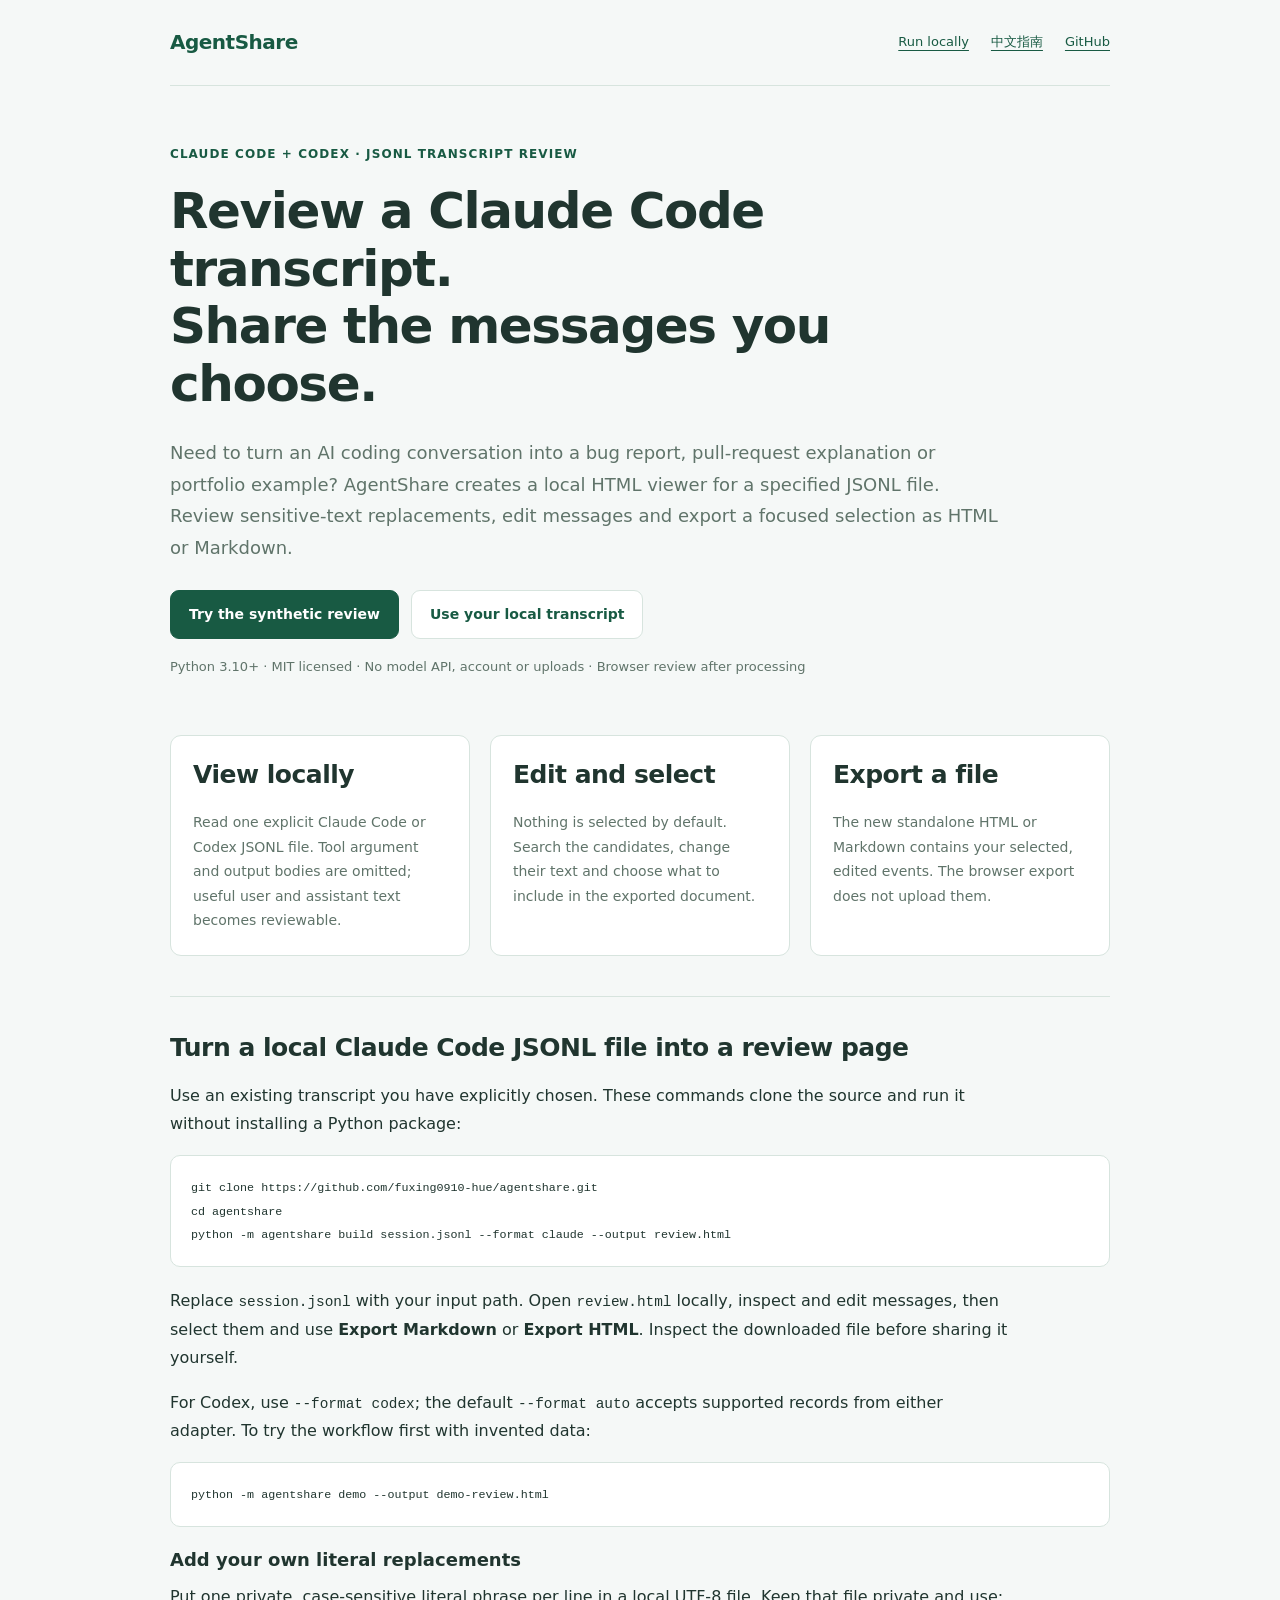
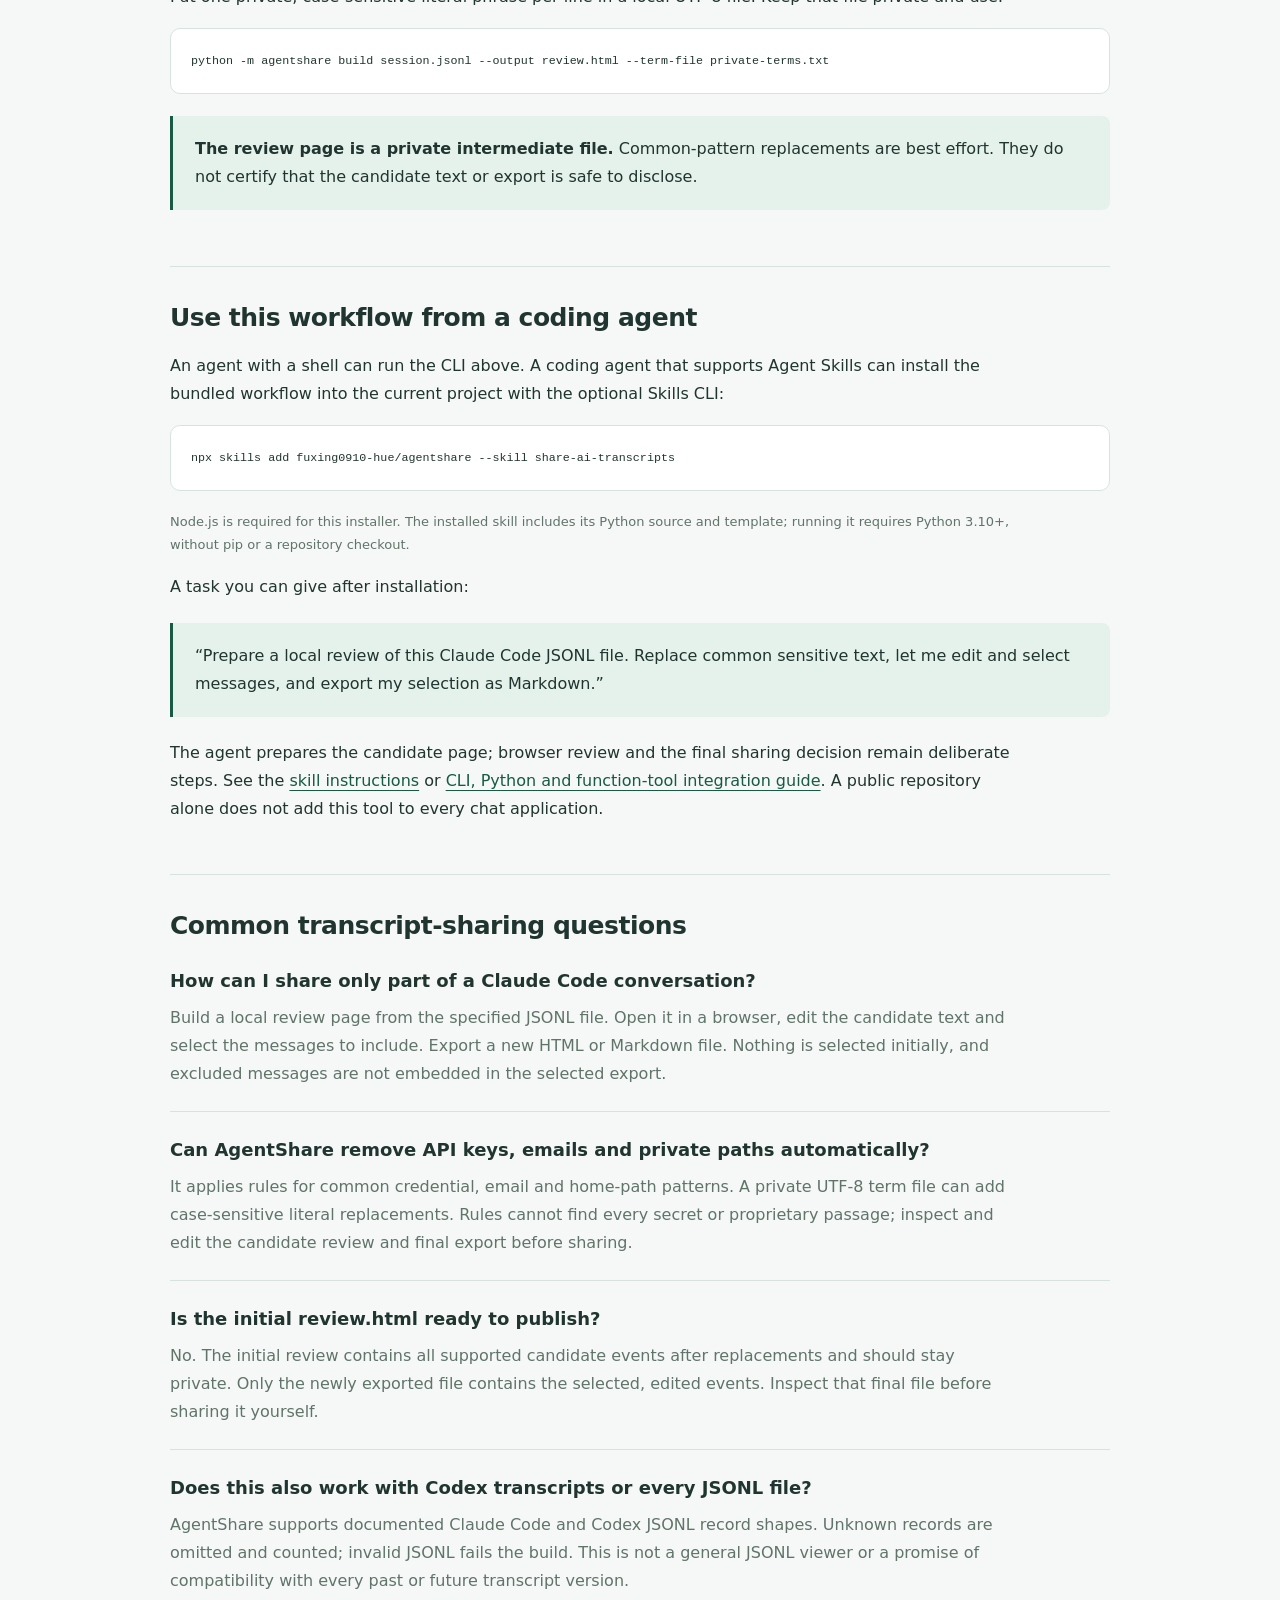
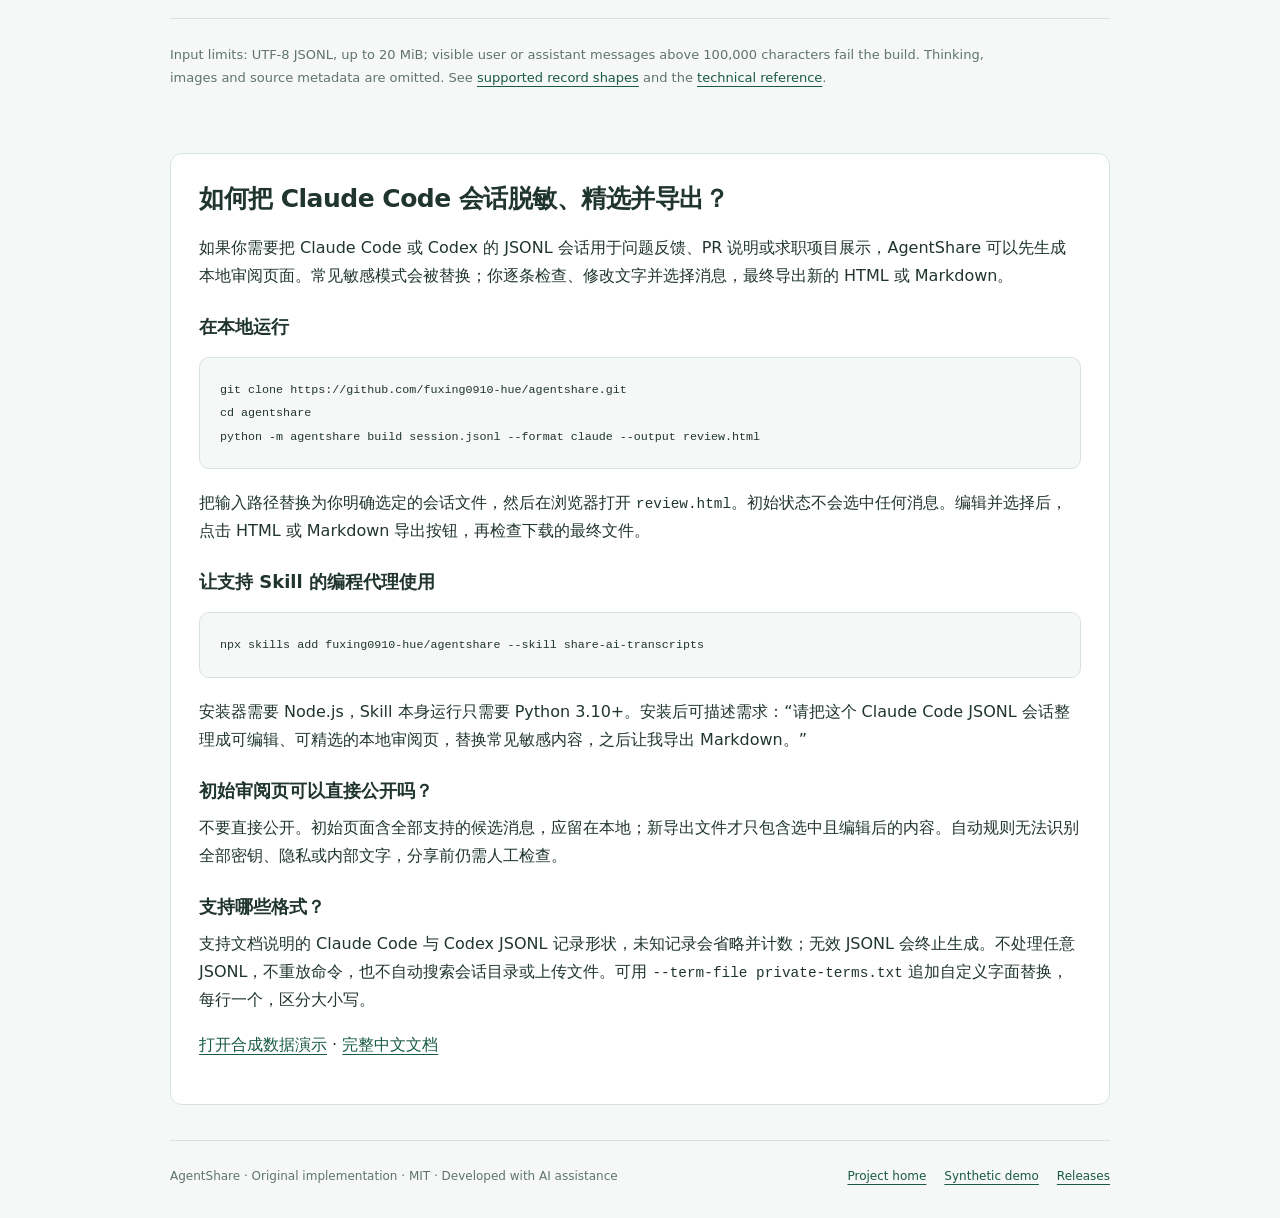
==== site/claude-code-transcript-review.html @ 4fb8b4bd "Make transcript review discoverable through task guides and metadata" ====
<!doctype html>
<html lang="en">
<head>
  <meta charset="utf-8">
  <meta name="viewport" content="width=device-width,initial-scale=1">
  <meta http-equiv="Content-Security-Policy" content="default-src 'none'; style-src 'self'; script-src 'none'; img-src 'self'; connect-src 'none'; base-uri 'none'; form-action 'none'">
  <title>Claude Code transcript viewer: redact, edit and export JSONL locally | AgentShare</title>
  <meta name="description" content="Review a Claude Code or Codex JSONL session locally. Replace common sensitive patterns, edit and select messages, then export standalone HTML or Markdown with AgentShare.">
  <link rel="canonical" href="https://fuxing0910-hue.github.io/agentshare/claude-code-transcript-review.html">
  <link rel="stylesheet" href="task-guide.css">
  <meta property="og:type" content="website">
  <meta property="og:title" content="Review and share a Claude Code transcript locally">
  <meta property="og:description" content="A practical JSONL-to-HTML review workflow: replace common sensitive patterns, edit messages and export only the selection. Python 3.10+, no uploads.">
  <meta property="og:url" content="https://fuxing0910-hue.github.io/agentshare/claude-code-transcript-review.html">
  <meta name="theme-color" content="#f5f8f7">
  <script type="application/ld+json">
  {
    "@context": "https://schema.org",
    "@graph": [
      {
        "@type": "SoftwareApplication",
        "@id": "https://fuxing0910-hue.github.io/agentshare/#software",
        "name": "AgentShare",
        "url": "https://fuxing0910-hue.github.io/agentshare/",
        "applicationCategory": "DeveloperApplication",
        "operatingSystem": "Windows, macOS, Linux",
        "softwareRequirements": "Python 3.10 or later; a browser for local review and export",
        "license": "https://github.com/fuxing0910-hue/agentshare/blob/main/LICENSE",
        "downloadUrl": "https://github.com/fuxing0910-hue/agentshare/releases",
        "description": "A local Claude Code and Codex JSONL transcript review tool. Replace common sensitive patterns, edit and select messages, then export selected content as standalone HTML or Markdown."
      },
      {
        "@type": "FAQPage",
        "@id": "https://fuxing0910-hue.github.io/agentshare/claude-code-transcript-review.html#faq",
        "mainEntity": [
          {"@type":"Question","name":"How can I share only part of a Claude Code conversation?","acceptedAnswer":{"@type":"Answer","text":"Build a local review page from the specified JSONL file. Open it in a browser, edit the candidate text and select the messages to include. Export a new HTML or Markdown file. Nothing is selected initially, and excluded messages are not embedded in the selected export."}},
          {"@type":"Question","name":"Can AgentShare remove API keys, emails and private paths automatically?","acceptedAnswer":{"@type":"Answer","text":"It applies rules for common credential, email and home-path patterns. A private UTF-8 term file can add case-sensitive literal replacements. Rules cannot find every secret or proprietary passage; inspect and edit the candidate review and final export before sharing."}},
          {"@type":"Question","name":"Is the initial review.html ready to publish?","acceptedAnswer":{"@type":"Answer","text":"No. The initial review contains all supported candidate events after replacements and should stay private. Only the newly exported file contains the selected, edited events. Inspect that final file before sharing it yourself."}},
          {"@type":"Question","name":"Does this also work with Codex transcripts or every JSONL file?","acceptedAnswer":{"@type":"Answer","text":"AgentShare supports documented Claude Code and Codex JSONL record shapes. Unknown records are omitted and counted; invalid JSONL fails the build. This is not a general JSONL viewer or a promise of compatibility with every past or future transcript version."}}
        ]
      }
    ]
  }
  </script>
</head>
<body>
  <a class="skip" href="#main">Skip to content</a>
  <div class="shell">
    <header>
      <a class="brand" href="./">AgentShare</a>
      <nav aria-label="Guide navigation"><a href="#quick-start">Run locally</a><a href="#chinese" lang="zh-CN">中文指南</a><a href="https://github.com/fuxing0910-hue/agentshare">GitHub</a></nav>
    </header>
    <main id="main">
      <section class="hero">
        <p class="eyebrow">Claude Code + Codex · JSONL transcript review</p>
        <h1>Review a Claude Code transcript.<br>Share the messages you choose.</h1>
        <p class="lede">Need to turn an AI coding conversation into a bug report, pull-request explanation or portfolio example? AgentShare creates a local HTML viewer for a specified JSONL file. Review sensitive-text replacements, edit messages and export a focused selection as HTML or Markdown.</p>
        <div class="actions"><a class="button primary" href="demo.html">Try the synthetic review</a><a class="button" href="#quick-start">Use your local transcript</a></div>
        <p class="meta">Python 3.10+ · MIT licensed · No model API, account or uploads · Browser review after processing</p>
      </section>
      <div class="facts">
        <article class="fact"><h2>View locally</h2><p>Read one explicit Claude Code or Codex JSONL file. Tool argument and output bodies are omitted; useful user and assistant text becomes reviewable.</p></article>
        <article class="fact"><h2>Edit and select</h2><p>Nothing is selected by default. Search the candidates, change their text and choose what to include in the exported document.</p></article>
        <article class="fact"><h2>Export a file</h2><p>The new standalone HTML or Markdown contains your selected, edited events. The browser export does not upload them.</p></article>
      </div>
      <section class="section" id="quick-start">
        <h2>Turn a local Claude Code JSONL file into a review page</h2>
        <p>Use an existing transcript you have explicitly chosen. These commands clone the source and run it without installing a Python package:</p>
        <pre><code>git clone https://github.com/fuxing0910-hue/agentshare.git
cd agentshare
python -m agentshare build session.jsonl --format claude --output review.html</code></pre>
        <p>Replace <code>session.jsonl</code> with your input path. Open <code>review.html</code> locally, inspect and edit messages, then select them and use <strong>Export Markdown</strong> or <strong>Export HTML</strong>. Inspect the downloaded file before sharing it yourself.</p>
        <p>For Codex, use <code>--format codex</code>; the default <code>--format auto</code> accepts supported records from either adapter. To try the workflow first with invented data:</p>
        <pre><code>python -m agentshare demo --output demo-review.html</code></pre>
        <h3>Add your own literal replacements</h3>
        <p>Put one private, case-sensitive literal phrase per line in a local UTF-8 file. Keep that file private and use:</p>
        <pre><code>python -m agentshare build session.jsonl --output review.html --term-file private-terms.txt</code></pre>
        <div class="callout"><p><strong>The review page is a private intermediate file.</strong> Common-pattern replacements are best effort. They do not certify that the candidate text or export is safe to disclose.</p></div>
      </section>
      <section class="section" id="agent-use">
        <h2>Use this workflow from a coding agent</h2>
        <p>An agent with a shell can run the CLI above. A coding agent that supports Agent Skills can install the bundled workflow into the current project with the optional Skills CLI:</p>
        <pre><code>npx skills add fuxing0910-hue/agentshare --skill share-ai-transcripts</code></pre>
        <p class="note">Node.js is required for this installer. The installed skill includes its Python source and template; running it requires Python 3.10+, without pip or a repository checkout.</p>
        <p>A task you can give after installation:</p>
        <div class="callout"><p>“Prepare a local review of this Claude Code JSONL file. Replace common sensitive text, let me edit and select messages, and export my selection as Markdown.”</p></div>
        <p>The agent prepares the candidate page; browser review and the final sharing decision remain deliberate steps. See the <a href="https://github.com/fuxing0910-hue/agentshare/blob/main/skills/share-ai-transcripts/SKILL.md">skill instructions</a> or <a href="https://github.com/fuxing0910-hue/agentshare/blob/main/docs/agents.md">CLI, Python and function-tool integration guide</a>. A public repository alone does not add this tool to every chat application.</p>
      </section>
      <section class="section" id="faq">
        <h2>Common transcript-sharing questions</h2>
        <article class="faq"><h3>How can I share only part of a Claude Code conversation?</h3><p>Build a local review page from the specified JSONL file. Open it in a browser, edit the candidate text and select the messages to include. Export a new HTML or Markdown file. Nothing is selected initially, and excluded messages are not embedded in the selected export.</p></article>
        <article class="faq"><h3>Can AgentShare remove API keys, emails and private paths automatically?</h3><p>It applies rules for common credential, email and home-path patterns. A private UTF-8 term file can add case-sensitive literal replacements. Rules cannot find every secret or proprietary passage; inspect and edit the candidate review and final export before sharing.</p></article>
        <article class="faq"><h3>Is the initial review.html ready to publish?</h3><p>No. The initial review contains all supported candidate events after replacements and should stay private. Only the newly exported file contains the selected, edited events. Inspect that final file before sharing it yourself.</p></article>
        <article class="faq"><h3>Does this also work with Codex transcripts or every JSONL file?</h3><p>AgentShare supports documented Claude Code and Codex JSONL record shapes. Unknown records are omitted and counted; invalid JSONL fails the build. This is not a general JSONL viewer or a promise of compatibility with every past or future transcript version.</p></article>
        <p class="note">Input limits: UTF-8 JSONL, up to 20 MiB; visible user or assistant messages above 100,000 characters fail the build. Thinking, images and source metadata are omitted. See <a href="https://github.com/fuxing0910-hue/agentshare/blob/main/docs/formats.md">supported record shapes</a> and the <a href="https://github.com/fuxing0910-hue/agentshare/blob/main/docs/reference.md">technical reference</a>.</p>
      </section>
      <section class="chinese" id="chinese" lang="zh-CN" aria-labelledby="chinese-title">
        <h2 id="chinese-title">如何把 Claude Code 会话脱敏、精选并导出？</h2>
        <p>如果你需要把 Claude Code 或 Codex 的 JSONL 会话用于问题反馈、PR 说明或求职项目展示，AgentShare 可以先生成本地审阅页面。常见敏感模式会被替换；你逐条检查、修改文字并选择消息，最终导出新的 HTML 或 Markdown。</p>
        <h3>在本地运行</h3>
        <pre><code>git clone https://github.com/fuxing0910-hue/agentshare.git
cd agentshare
python -m agentshare build session.jsonl --format claude --output review.html</code></pre>
        <p>把输入路径替换为你明确选定的会话文件，然后在浏览器打开 <code>review.html</code>。初始状态不会选中任何消息。编辑并选择后，点击 HTML 或 Markdown 导出按钮，再检查下载的最终文件。</p>
        <h3>让支持 Skill 的编程代理使用</h3>
        <pre><code>npx skills add fuxing0910-hue/agentshare --skill share-ai-transcripts</code></pre>
        <p>安装器需要 Node.js，Skill 本身运行只需要 Python 3.10+。安装后可描述需求：“请把这个 Claude Code JSONL 会话整理成可编辑、可精选的本地审阅页，替换常见敏感内容，之后让我导出 Markdown。”</p>
        <h3>初始审阅页可以直接公开吗？</h3>
        <p>不要直接公开。初始页面含全部支持的候选消息，应留在本地；新导出文件才只包含选中且编辑后的内容。自动规则无法识别全部密钥、隐私或内部文字，分享前仍需人工检查。</p>
        <h3>支持哪些格式？</h3>
        <p>支持文档说明的 Claude Code 与 Codex JSONL 记录形状，未知记录会省略并计数；无效 JSONL 会终止生成。不处理任意 JSONL，不重放命令，也不自动搜索会话目录或上传文件。可用 <code>--term-file private-terms.txt</code> 追加自定义字面替换，每行一个，区分大小写。</p>
        <p><a href="demo.html">打开合成数据演示</a> · <a href="https://github.com/fuxing0910-hue/agentshare/blob/main/README.zh-CN.md">完整中文文档</a></p>
      </section>
    </main>
    <footer><span>AgentShare · Original implementation · MIT · Developed with AI assistance</span><div><a href="./">Project home</a><a href="demo.html">Synthetic demo</a><a href="https://github.com/fuxing0910-hue/agentshare/releases">Releases</a></div></footer>
  </div>
</body>
</html>
---- site/task-guide.css ----
:root{color-scheme:light;--canvas:#f5f8f7;--paper:#fff;--ink:#20352f;--muted:#60746a;--accent:#185a43;--line:#d7e4de;--soft:#e5f2eb}
*{box-sizing:border-box}html{scroll-behavior:smooth}body{margin:0;background:var(--canvas);color:var(--ink);font:16px/1.75 system-ui,-apple-system,"Segoe UI","PingFang SC","Microsoft YaHei",sans-serif}a{color:var(--accent);text-underline-offset:4px}a:focus-visible{outline:3px solid #79ad99;outline-offset:5px;border-radius:4px}.shell{max-width:1000px;padding:0 30px;margin:auto}.skip{position:absolute;top:-80px;left:20px;padding:10px;background:var(--paper)}.skip:focus{top:10px}header{display:flex;align-items:center;justify-content:space-between;gap:24px;padding:25px 0;border-bottom:1px solid var(--line)}.brand{font-size:20px;font-weight:750;text-decoration:none;letter-spacing:-.5px}nav{display:flex;gap:22px;flex-wrap:wrap;font-size:13px}.hero{padding:58px 0 40px}.eyebrow{font-size:12px;font-weight:750;letter-spacing:.09em;text-transform:uppercase;color:var(--accent)}h1{max-width:850px;font-size:clamp(32px,4.6vw,50px);line-height:1.15;letter-spacing:-1.4px;margin:18px 0 24px}h2{font-size:25px;line-height:1.35;letter-spacing:-.5px;margin:0 0 18px}h3{font-size:18px;line-height:1.45;margin:0 0 10px}p{margin:0 0 17px}.lede{max-width:830px;font-size:18px;color:var(--muted)}.actions{display:flex;gap:12px;flex-wrap:wrap;margin:27px 0 17px}.button{display:inline-flex;align-items:center;justify-content:center;padding:11px 18px;min-height:46px;border:1px solid var(--line);border-radius:9px;background:var(--paper);text-decoration:none;font-size:14px;font-weight:700}.button.primary{background:var(--accent);border-color:var(--accent);color:white}.meta,.note{color:var(--muted);font-size:13px}.facts{display:grid;grid-template-columns:repeat(3,minmax(0,1fr));gap:20px;margin:0 0 40px}.fact{background:var(--paper);border:1px solid var(--line);border-radius:11px;padding:22px}.fact p{color:var(--muted);font-size:14px;margin:0}.section{padding:34px 0;border-top:1px solid var(--line)}.section>p{max-width:840px}.section ul{padding-left:22px}pre{margin:17px 0 20px;padding:20px;border:1px solid var(--line);border-radius:10px;background:var(--paper);font:13px/1.8 ui-monospace,SFMono-Regular,Consolas,monospace;white-space:pre-wrap;overflow-wrap:anywhere}code{font-family:ui-monospace,SFMono-Regular,Consolas,monospace;font-size:.9em}.callout{margin:22px 0;padding:19px 22px;background:var(--soft);border-left:3px solid var(--accent);border-radius:0 8px 8px 0}.callout p:last-child{margin:0}.faq{margin:25px 0;padding:0 0 23px;border-bottom:1px solid var(--line)}.faq:last-child{border:0;padding-bottom:0}.faq p{color:var(--muted);max-width:840px;margin-bottom:0}.chinese{background:var(--paper);border:1px solid var(--line);border-radius:12px;padding:28px;margin:12px 0 35px}.chinese h2{font-size:25px}.chinese h3{margin-top:24px}.chinese pre{background:var(--canvas)}footer{border-top:1px solid var(--line);display:flex;gap:20px;justify-content:space-between;flex-wrap:wrap;padding:25px 0 32px;color:var(--muted);font-size:12px}footer div{display:flex;gap:18px;flex-wrap:wrap}@media(max-width:680px){.shell{padding:0 20px}header{align-items:flex-start;gap:18px}nav{gap:13px;justify-content:flex-end}.hero{padding-top:37px}h1{letter-spacing:-.8px}.lede{font-size:16px}.facts{grid-template-columns:1fr;gap:12px}.fact{padding:19px}.section{padding:27px 0}.chinese{padding:21px}pre{padding:16px;font-size:12px}}@media(prefers-reduced-motion:reduce){html{scroll-behavior:auto}}
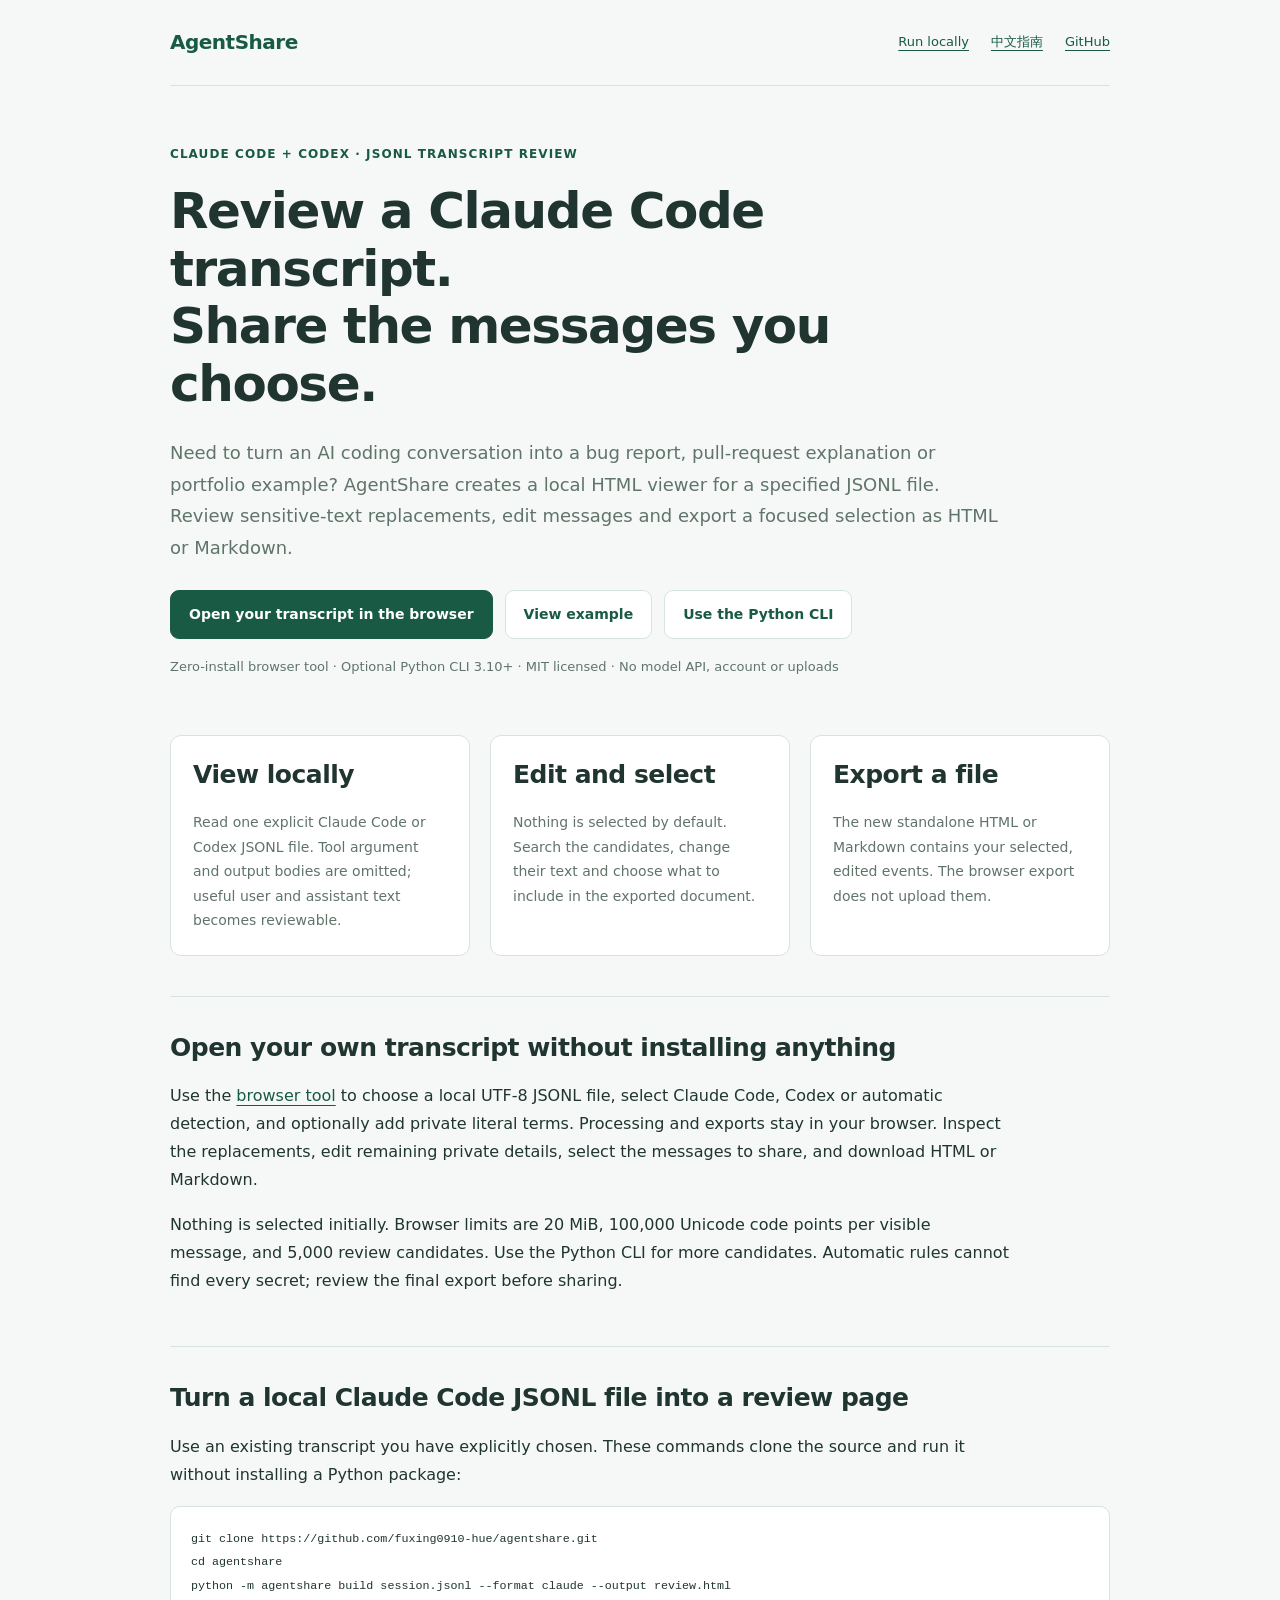
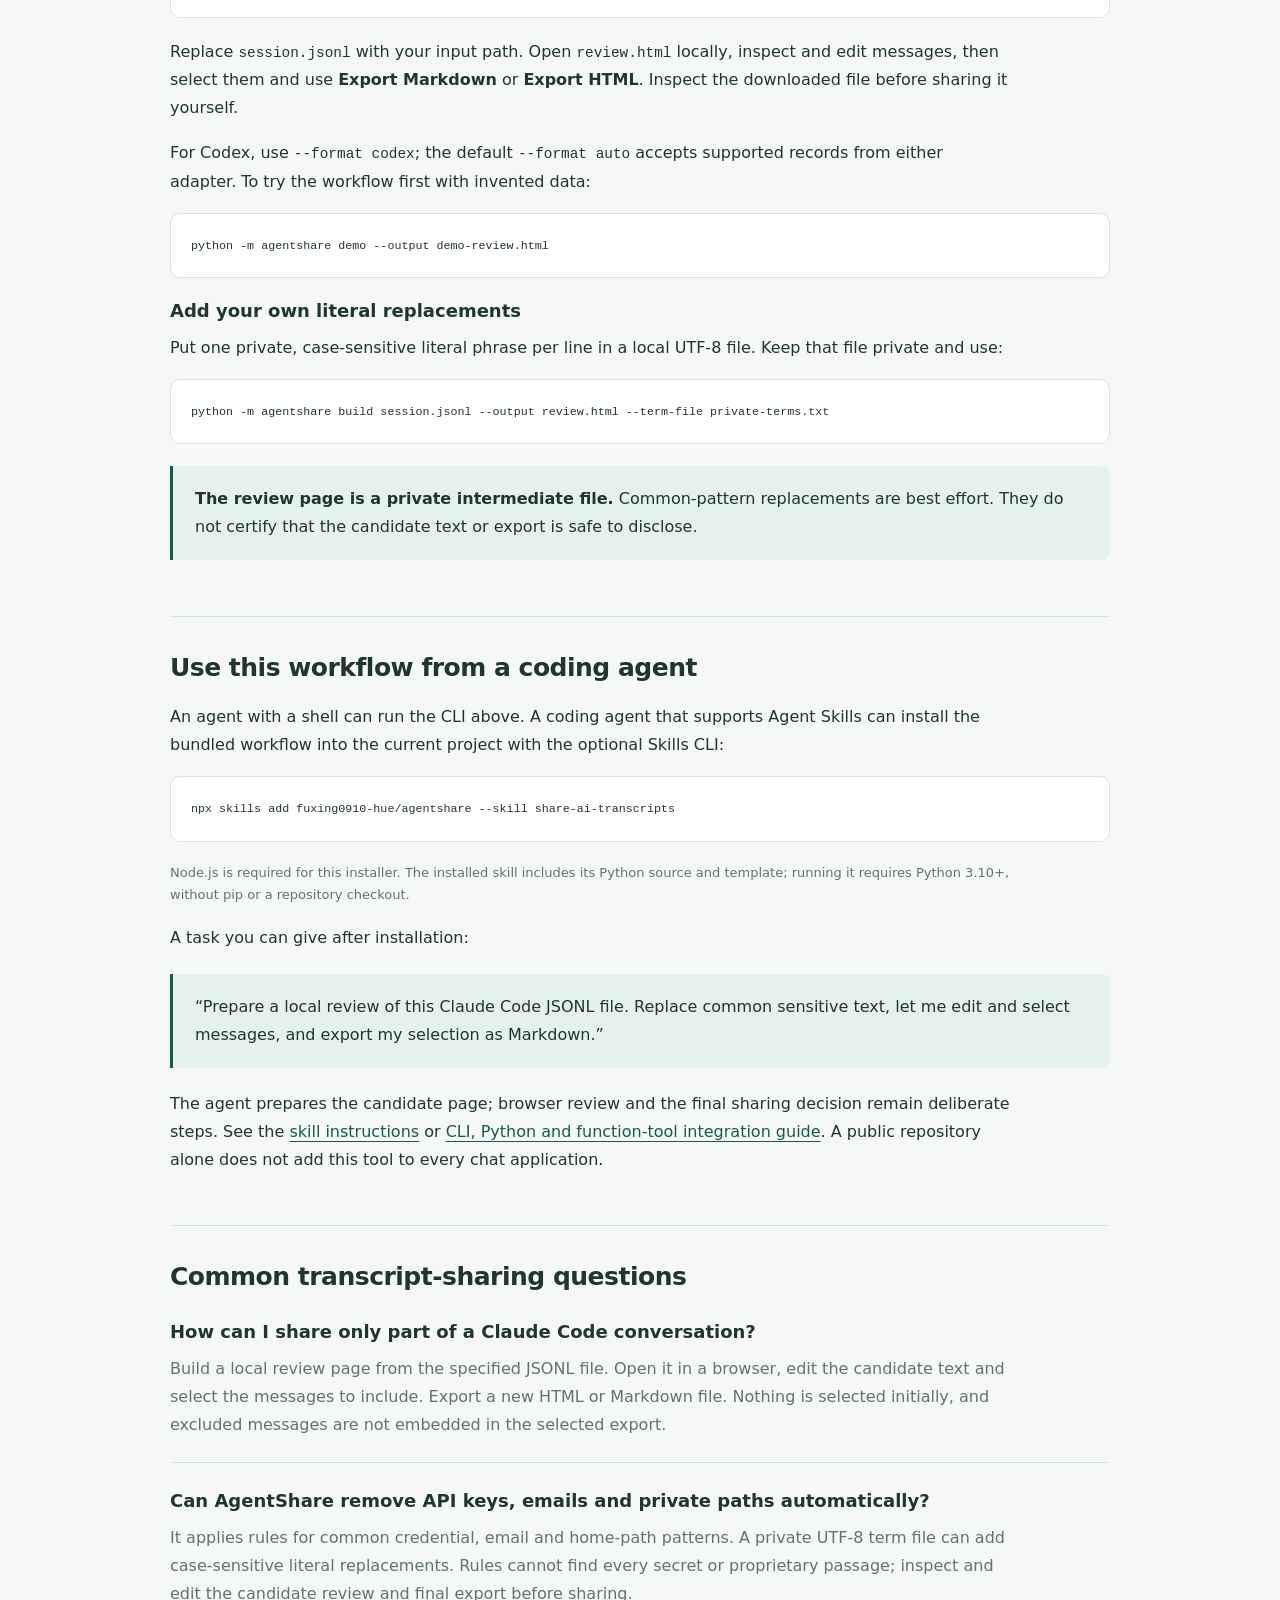
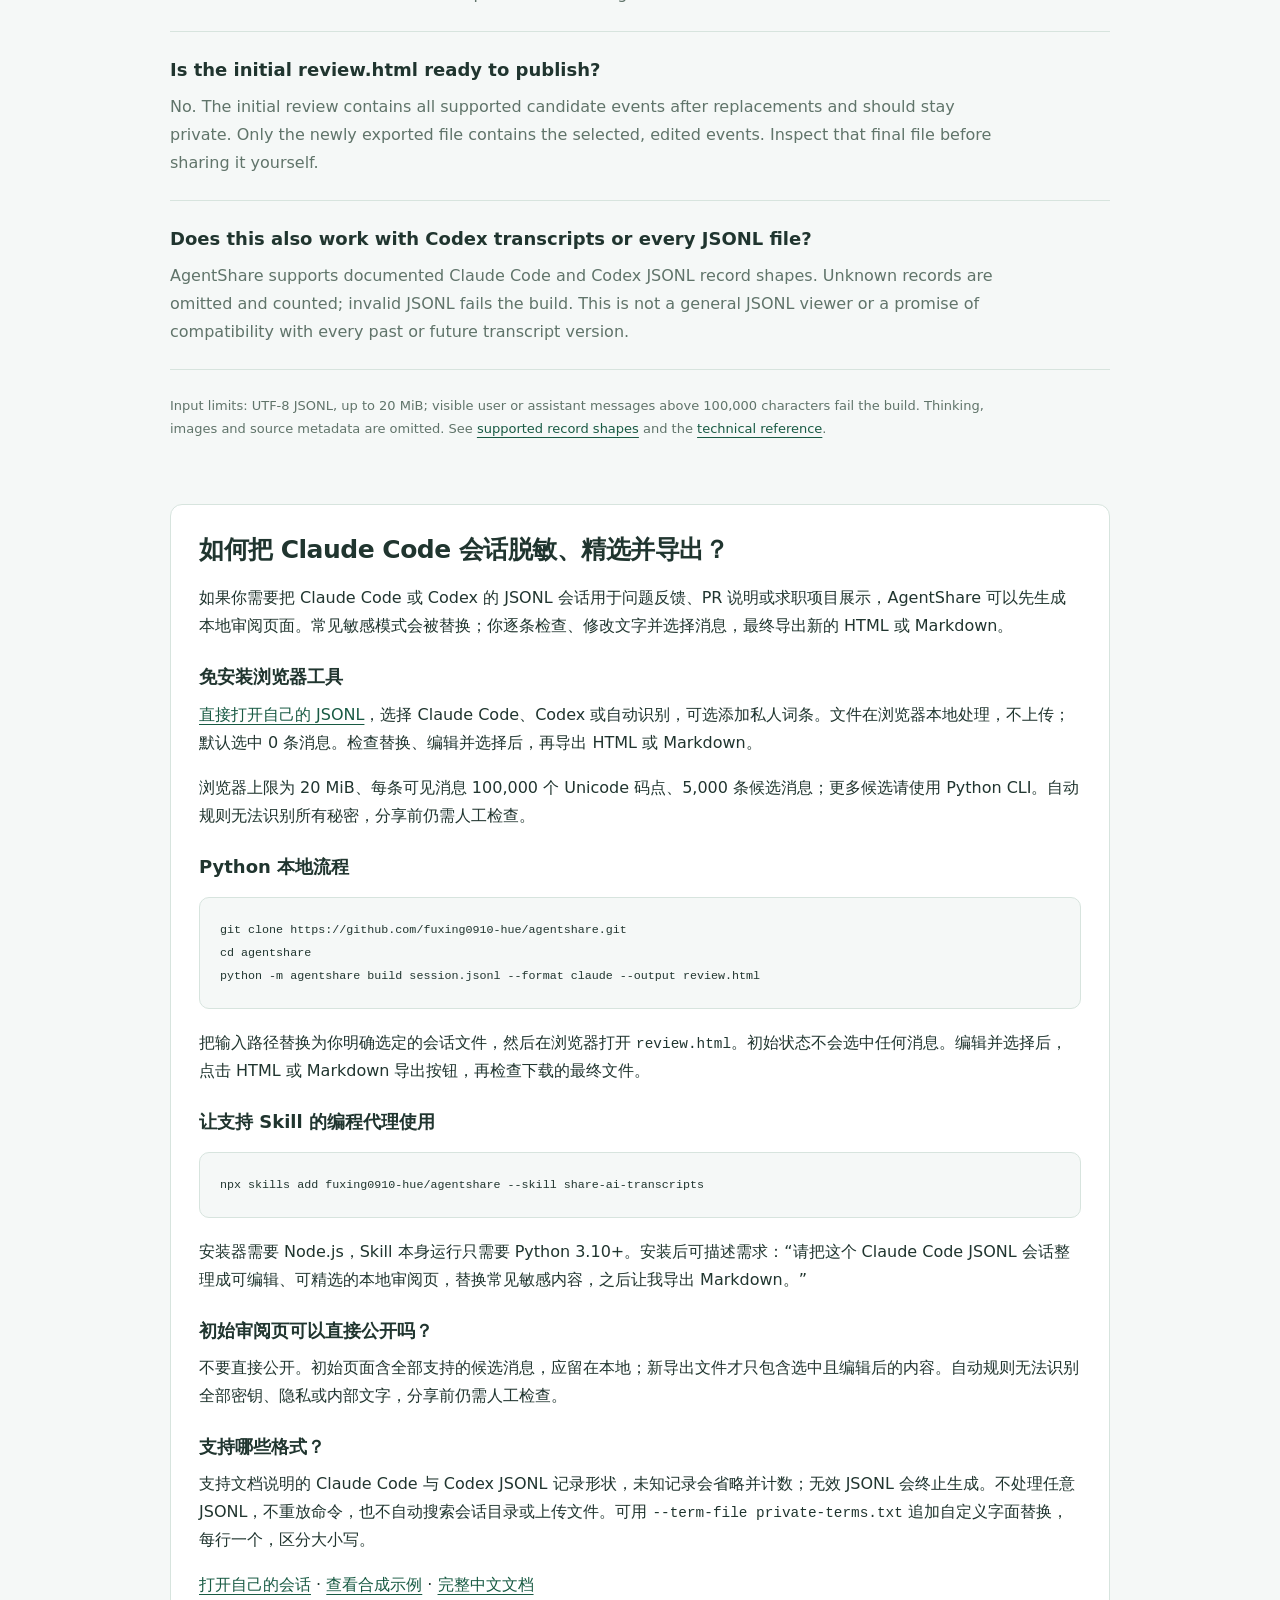
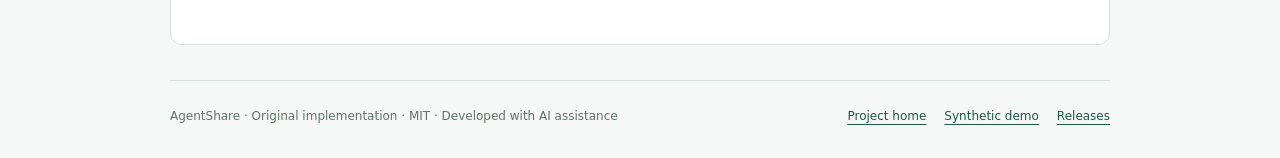
==== commit 74386041: "Add zero-install local browser review and improve discovery entry points" ====
--- a/site/claude-code-transcript-review.html
+++ b/site/claude-code-transcript-review.html
@@ -10,7 +10,7 @@
   <link rel="stylesheet" href="task-guide.css">
   <meta property="og:type" content="website">
   <meta property="og:title" content="Review and share a Claude Code transcript locally">
-  <meta property="og:description" content="A practical JSONL-to-HTML review workflow: replace common sensitive patterns, edit messages and export only the selection. Python 3.10+, no uploads.">
+  <meta property="og:description" content="A practical JSONL-to-HTML review workflow: replace common sensitive patterns, edit messages and export only the selection. Zero-install browser tool or Python CLI, no uploads.">
   <meta property="og:url" content="https://fuxing0910-hue.github.io/agentshare/claude-code-transcript-review.html">
   <meta name="theme-color" content="#f5f8f7">
   <script type="application/ld+json">
@@ -24,7 +24,7 @@
         "url": "https://fuxing0910-hue.github.io/agentshare/",
         "applicationCategory": "DeveloperApplication",
         "operatingSystem": "Windows, macOS, Linux",
-        "softwareRequirements": "Python 3.10 or later; a browser for local review and export",
+        "softwareRequirements": "Modern browser for zero-install local import; optional Python CLI 3.10 or later",
         "license": "https://github.com/fuxing0910-hue/agentshare/blob/main/LICENSE",
         "downloadUrl": "https://github.com/fuxing0910-hue/agentshare/releases",
         "description": "A local Claude Code and Codex JSONL transcript review tool. Replace common sensitive patterns, edit and select messages, then export selected content as standalone HTML or Markdown."
@@ -55,14 +55,15 @@
         <p class="eyebrow">Claude Code + Codex · JSONL transcript review</p>
         <h1>Review a Claude Code transcript.<br>Share the messages you choose.</h1>
         <p class="lede">Need to turn an AI coding conversation into a bug report, pull-request explanation or portfolio example? AgentShare creates a local HTML viewer for a specified JSONL file. Review sensitive-text replacements, edit messages and export a focused selection as HTML or Markdown.</p>
-        <div class="actions"><a class="button primary" href="demo.html">Try the synthetic review</a><a class="button" href="#quick-start">Use your local transcript</a></div>
-        <p class="meta">Python 3.10+ · MIT licensed · No model API, account or uploads · Browser review after processing</p>
+        <div class="actions"><a class="button primary" href="try.html">Open your transcript in the browser</a><a class="button" href="demo.html">View example</a><a class="button" href="#quick-start">Use the Python CLI</a></div>
+        <p class="meta">Zero-install browser tool · Optional Python CLI 3.10+ · MIT licensed · No model API, account or uploads</p>
       </section>
       <div class="facts">
         <article class="fact"><h2>View locally</h2><p>Read one explicit Claude Code or Codex JSONL file. Tool argument and output bodies are omitted; useful user and assistant text becomes reviewable.</p></article>
         <article class="fact"><h2>Edit and select</h2><p>Nothing is selected by default. Search the candidates, change their text and choose what to include in the exported document.</p></article>
         <article class="fact"><h2>Export a file</h2><p>The new standalone HTML or Markdown contains your selected, edited events. The browser export does not upload them.</p></article>
       </div>
+      <section class="section" id="browser-start"><h2>Open your own transcript without installing anything</h2><p>Use the <a href="try.html">browser tool</a> to choose a local UTF-8 JSONL file, select Claude Code, Codex or automatic detection, and optionally add private literal terms. Processing and exports stay in your browser. Inspect the replacements, edit remaining private details, select the messages to share, and download HTML or Markdown.</p><p>Nothing is selected initially. Browser limits are 20 MiB, 100,000 Unicode code points per visible message, and 5,000 review candidates. Use the Python CLI for more candidates. Automatic rules cannot find every secret; review the final export before sharing.</p></section>
       <section class="section" id="quick-start">
         <h2>Turn a local Claude Code JSONL file into a review page</h2>
         <p>Use an existing transcript you have explicitly chosen. These commands clone the source and run it without installing a Python package:</p>
@@ -97,7 +98,8 @@
       <section class="chinese" id="chinese" lang="zh-CN" aria-labelledby="chinese-title">
         <h2 id="chinese-title">如何把 Claude Code 会话脱敏、精选并导出？</h2>
         <p>如果你需要把 Claude Code 或 Codex 的 JSONL 会话用于问题反馈、PR 说明或求职项目展示，AgentShare 可以先生成本地审阅页面。常见敏感模式会被替换；你逐条检查、修改文字并选择消息，最终导出新的 HTML 或 Markdown。</p>
-        <h3>在本地运行</h3>
+        <h3>免安装浏览器工具</h3><p><a href="try.html">直接打开自己的 JSONL</a>，选择 Claude Code、Codex 或自动识别，可选添加私人词条。文件在浏览器本地处理，不上传；默认选中 0 条消息。检查替换、编辑并选择后，再导出 HTML 或 Markdown。</p><p>浏览器上限为 20 MiB、每条可见消息 100,000 个 Unicode 码点、5,000 条候选消息；更多候选请使用 Python CLI。自动规则无法识别所有秘密，分享前仍需人工检查。</p>
+        <h3>Python 本地流程</h3>
         <pre><code>git clone https://github.com/fuxing0910-hue/agentshare.git
 cd agentshare
 python -m agentshare build session.jsonl --format claude --output review.html</code></pre>
@@ -109,7 +111,7 @@
         <p>不要直接公开。初始页面含全部支持的候选消息，应留在本地；新导出文件才只包含选中且编辑后的内容。自动规则无法识别全部密钥、隐私或内部文字，分享前仍需人工检查。</p>
         <h3>支持哪些格式？</h3>
         <p>支持文档说明的 Claude Code 与 Codex JSONL 记录形状，未知记录会省略并计数；无效 JSONL 会终止生成。不处理任意 JSONL，不重放命令，也不自动搜索会话目录或上传文件。可用 <code>--term-file private-terms.txt</code> 追加自定义字面替换，每行一个，区分大小写。</p>
-        <p><a href="demo.html">打开合成数据演示</a> · <a href="https://github.com/fuxing0910-hue/agentshare/blob/main/README.zh-CN.md">完整中文文档</a></p>
+        <p><a href="try.html">打开自己的会话</a> · <a href="demo.html">查看合成示例</a> · <a href="https://github.com/fuxing0910-hue/agentshare/blob/main/README.zh-CN.md">完整中文文档</a></p>
       </section>
     </main>
     <footer><span>AgentShare · Original implementation · MIT · Developed with AI assistance</span><div><a href="./">Project home</a><a href="demo.html">Synthetic demo</a><a href="https://github.com/fuxing0910-hue/agentshare/releases">Releases</a></div></footer>
